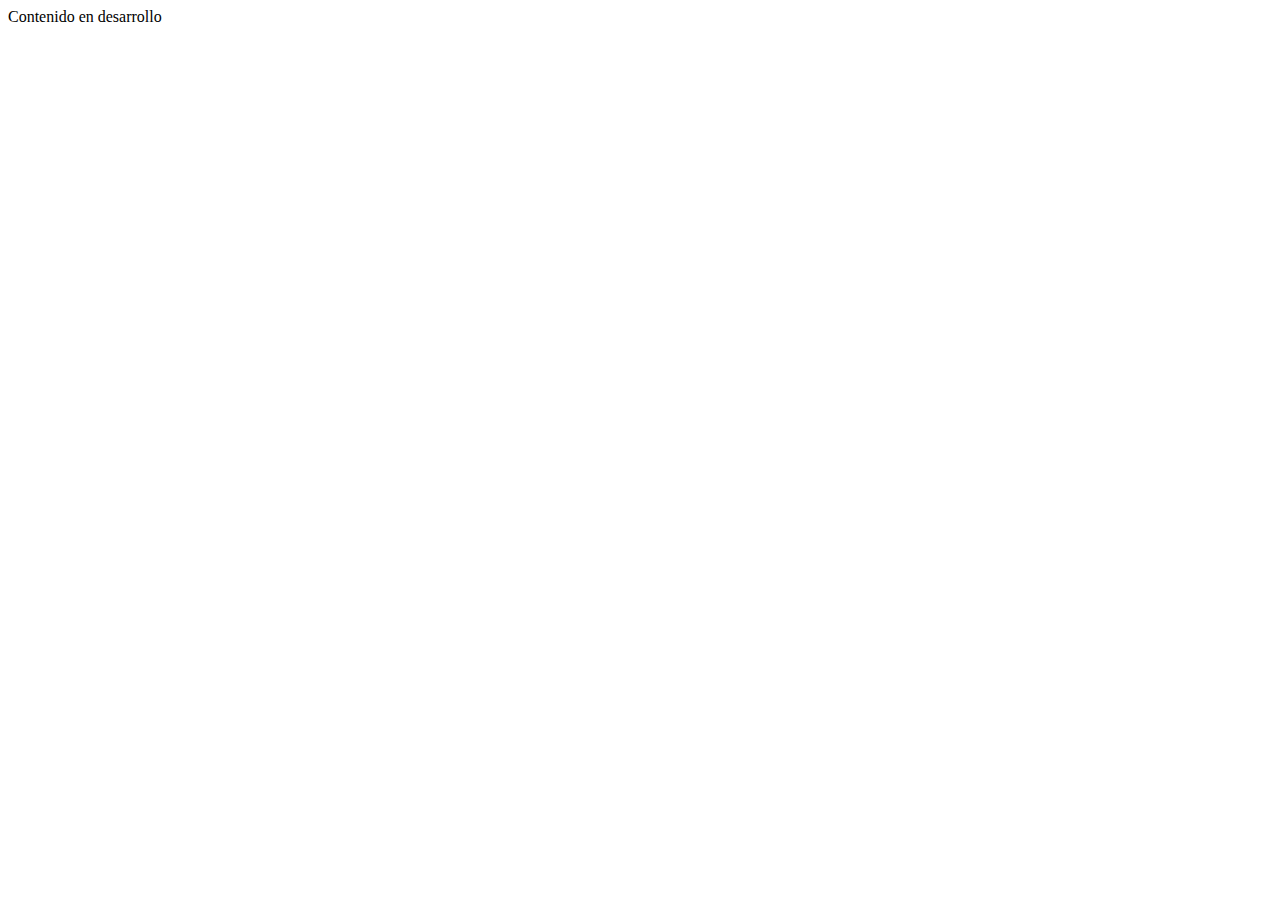
==== index.html @ f0d7bb02 "Primer archivo" ====
<!DOCTYPE html>
<html lang="es">
<head>
    <meta charset="UTF-8">
    <meta http-equiv="X-UA-Compatible" content="IE=edge">
    <meta name="viewport" content="width=device-width, initial-scale=1.0">
    <title>Contenido en desarrollo</title>
</head>
<body>
    <div>Contenido en desarrollo</div>
</body>
</html>
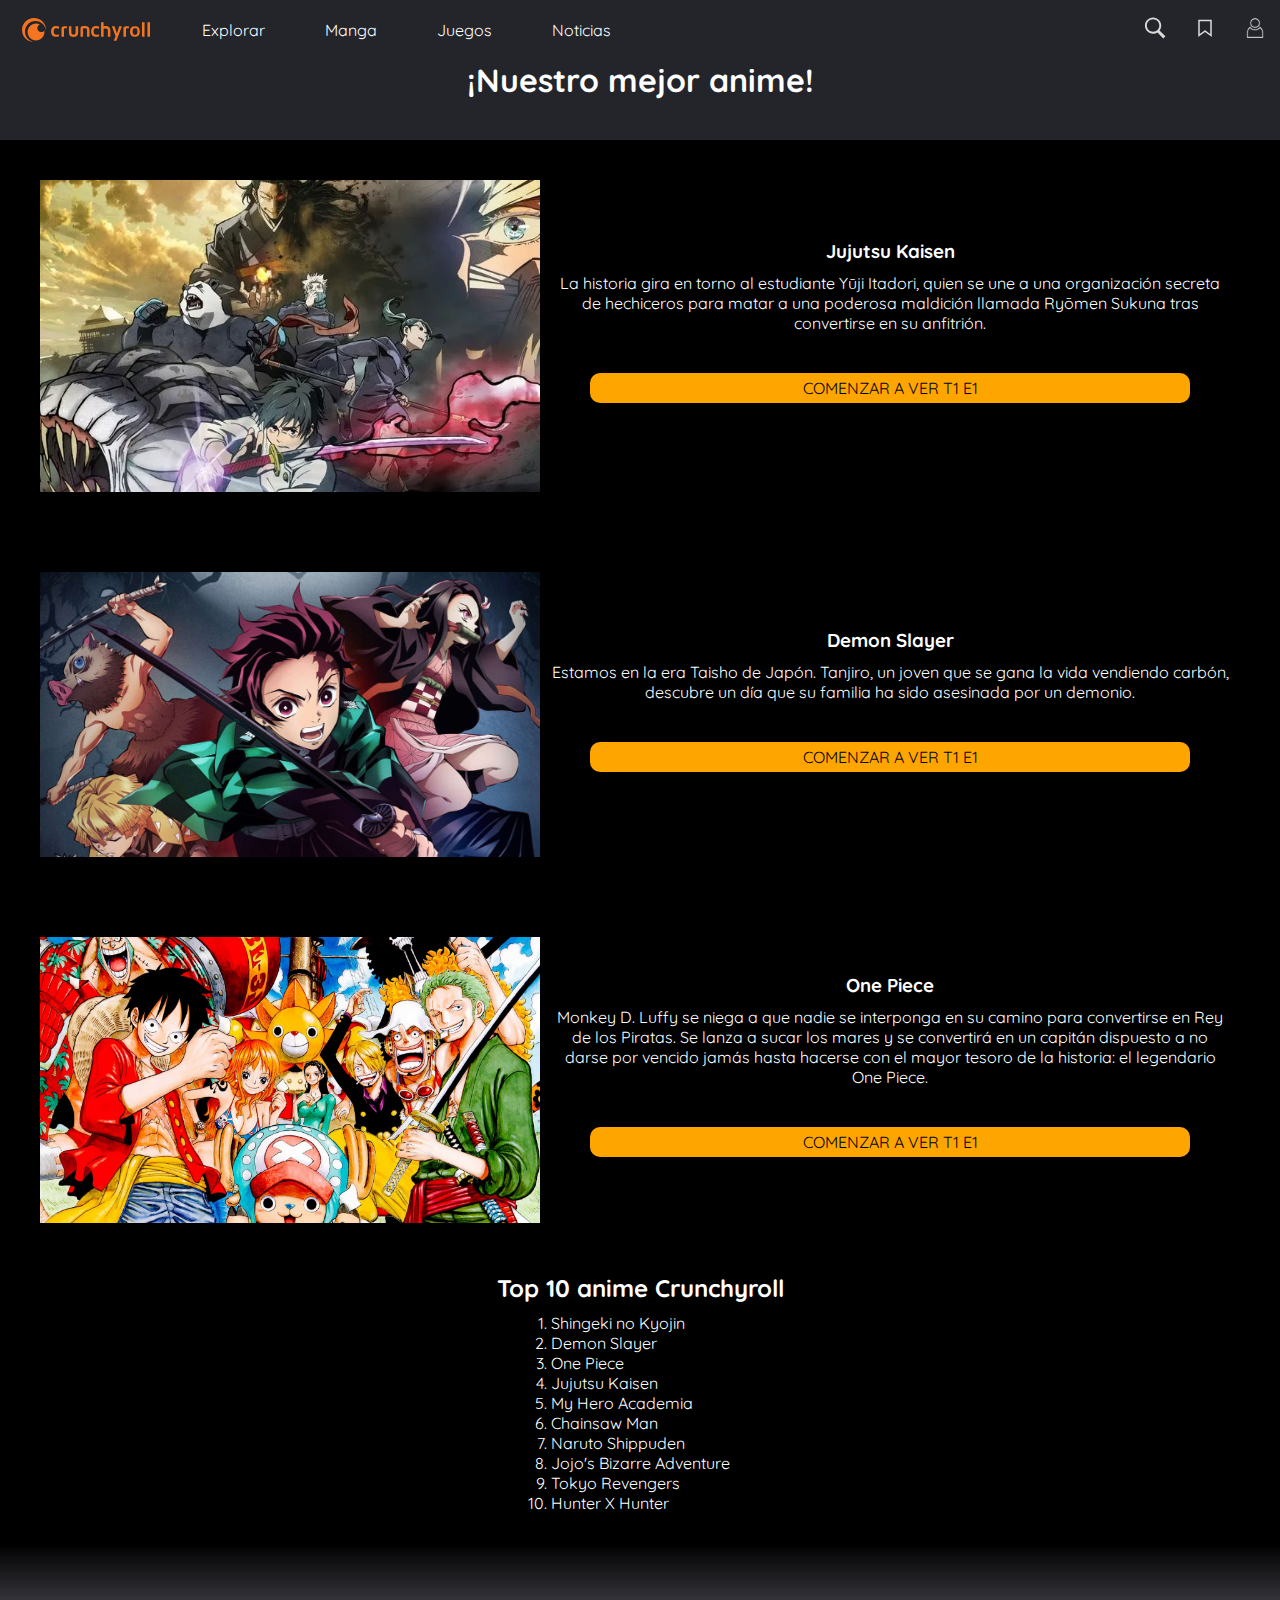
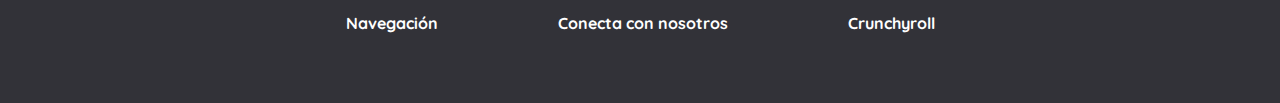
==== commit 897e8e43: "Subiendo cambios" ====
--- a/index.html
+++ b/index.html
@@ -1,12 +1,143 @@
 <!DOCTYPE html>
 <html lang="es">
-<head>
-    <meta charset="UTF-8">
-    <meta http-equiv="X-UA-Compatible" content="IE=edge">
-    <meta name="viewport" content="width=device-width, initial-scale=1.0">
-    <title>Contenido en desarrollo</title>
-</head>
-<body>
-    <div>Contenido en desarrollo</div>
-</body>
+    <head>
+        <meta charset="UTF-8">
+        <meta http-equiv="X-UA-Compatible" content="IE=edge">
+        <meta name="viewport" content="width=device-width, initial-scale=1.0">
+        <title>Crunchyroll</title>
+        <link rel="preconnect" href="https://fonts.googleapis.com">
+        <link rel="preconnect" href="https://fonts.gstatic.com" crossorigin>
+        <link href="https://fonts.googleapis.com/css2?family=Quicksand:wght@300;500;700&display=swap" rel="stylesheet">
+        <link rel="stylesheet" href="./assets/styles.css">
+    </head>
+    <body>
+        <header class="header">
+            <label for="menu">
+                <figure class="icon-menu">
+                    <img src="./assets/menú.svg" alt="Icono menu">
+                </figure>
+            </label>
+            <input type="checkbox" id="menu">
+            
+            <figure class="smallIcon-container">
+                <img src="./assets/logo-pequeño.svg" alt="Logo plataforma Crunchyroll">
+            </figure>
+
+            <figure class="largeIcon-container">
+                <img src="./assets/crunchyroll-logo.svg" alt="Logo plataforma Crunchyroll">
+            </figure>
+
+            <nav class="nav-container">
+                <ul class="left-nav">
+                    <li><a href="#">Explorar</a></li>
+                    <li><a href="#">Manga</a></li>
+                    <li><a href="#">Juegos</a></li>
+                    <li><a href="#">Noticias</a></li>
+                </ul>
+                <ul class="right-nav">
+                    <li>
+                        <a href="#">
+                            <figure class="icon-container">
+                                <img src="./assets/search.svg" alt="Icono buscar">
+                            </figure>
+                        </a>
+                    <li>
+                        <a href="#">
+                            <figure class="icon-container">
+                                <img src="./assets/watchlist.svg" alt="Icono mi lista">
+                            </figure>
+                        </a>
+                    <li>
+                        <a href="#">
+                            <figure class="icon-container">
+                                <img src="./assets/icon-user.svg" alt="Icono usuario">
+                            </figure>
+                        </a>
+                    </li>
+                </ul>
+            </nav>
+        </header>
+
+        <main class="main">
+            <section class="carousel-container">
+                <figure class="carousel">
+                    <img src="https://static.crunchyroll.com/fms/portrait_poster/426x639/09ee1b15-896a-4619-be52-e8d4622d8b58.png" alt="Imagen Demon Slayer">
+                    <img src="https://static.crunchyroll.com/fms/portrait_poster/426x639/e7a43472-29b5-46d5-93ec-e4581c3b79c8.png" alt="Imagen Jujutsu Kaisen">
+                    <img src="https://static.crunchyroll.com/fms/portrait_poster/426x639/f0eabdcf-240a-48b4-885e-547ce4fdaa3e.png" alt="Imangen One Piece">
+                </figure>
+            </section>
+
+            <h1>¡Nuestro mejor anime!</h1>
+
+            <section class="info-container">
+                
+                <figure class="info-images">
+                    <img src="./assets/jujutsu-kaisen.jpg" alt="Imagen Jujutsu Kaisen">
+                </figure>
+                <div>
+                    <h3>Jujutsu Kaisen</h3>
+                    <p>
+                        La historia gira en torno al estudiante Yūji Itadori, quien se une a una organización secreta de hechiceros para matar a una poderosa maldición llamada Ryōmen Sukuna tras convertirse en su anfitrión.
+                    </p>
+                    <a href="#">COMENZAR A VER T1 E1</a>
+                </div>
+                
+            </section>
+
+            <section class="info-container">
+                <figure class="info-images">
+                    <img src="./assets/demon-slayer-.jpg" alt="Imagen Demon Slayer">
+                </figure>
+                <div>
+                    <h3>Demon Slayer</h3>
+                    <p>
+                        Estamos en la era Taisho de Japón. Tanjiro, un joven que se gana la vida vendiendo carbón, descubre un día que su familia ha sido asesinada por un demonio.
+                    </p>
+                    <a href="#">COMENZAR A VER T1 E1</a>
+                </div>
+            </section>
+
+            <section class="info-container">
+                <figure class="info-images">
+                    <img src="./assets/one-piece-.jpg" alt="Imagen One Piece">
+                </figure>
+                <div>
+                    <h3>One Piece</h3>
+                    <p>
+                        Monkey D. Luffy se niega a que nadie se interponga en su camino para convertirse en Rey de los Piratas. Se lanza a sucar los mares y se convertirá en un capitán dispuesto a no darse por vencido jamás hasta hacerse con el mayor tesoro de la historia: el legendario One Piece.
+                    </p>
+                    <a href="#">COMENZAR A VER T1 E1</a>
+                </div>
+            </section>
+
+            <aside class="aside">
+                <h2>Top 10 anime Crunchyroll</h2>
+                <ol>
+                    <li>Shingeki no Kyojin</li>
+                    <li>Demon Slayer</li>
+                    <li>One Piece</li>
+                    <li>Jujutsu Kaisen</li>
+                    <li>My Hero Academia</li>
+                    <li>Chainsaw Man</li>
+                    <li>Naruto Shippuden</li>
+                    <li>Jojo's Bizarre Adventure</li>
+                    <li>Tokyo Revengers</li>
+                    <li>Hunter X Hunter</li>
+                </ol>
+            </aside>
+        </main>
+        
+        <footer class="footer">
+            <a href="#">
+                <h4>Navegación</h4>
+            </a>
+            <a href="./form.html">
+                <h4>Conecta con nosotros</h4>
+            </a>
+            <a href="#">
+                <h4>Crunchyroll</h4>
+            </a>
+        </footer>
+        
+    </body>
 </html>--- a/assets/styles.css
+++ b/assets/styles.css
@@ -0,0 +1,263 @@
+* {
+    margin: 0;
+    padding: 0;
+    box-sizing: border-box;
+}
+
+body {
+    font-family: 'Quicksand', sans-serif;
+}
+
+.header {
+    position: fixed;
+    display: flex;
+    width: 100%;
+    height: 60px;
+    background-color: #23252b;
+}
+
+label {
+    display: flex;
+    align-items: center;
+    padding: 0 12px;
+}
+
+input {
+    display: none;
+}
+
+.left-nav {
+    display: none;
+    position: absolute;
+    top: 100%;
+    background-color: black;
+}
+
+input:checked ~ .nav-container .left-nav {
+    display: flex;
+    flex-direction: column;
+    justify-content: center;
+    text-align: center;
+    list-style: none;
+    width: 100%;
+    height: 50vh;
+    gap: 10px;
+}
+
+.left-nav li {
+    margin: auto;
+}
+
+.left-nav a {
+    color: white;
+    text-decoration: none;
+}
+
+.smallIcon-container {
+    display: flex;
+    align-items: center;
+    padding:  0 18px;
+}
+
+.largeIcon-container {
+    display: none;
+}
+
+.nav-container {
+    width: 90%;
+    height: 60px;
+    display: flex;
+    justify-content: right;
+    align-items: center;
+}
+
+.right-nav {
+    display: flex;
+    list-style: none;
+}
+
+.icon-container {
+    padding: 0 13px;
+}
+
+.icon-container img {
+    width: 24px;
+    height: 24px;
+}
+
+
+/* La propiedad overflow-x se establece en auto para habilitar el scroll horizontal si las imágenes superan el ancho del contenedor. */
+
+.carousel {
+    display: flex;
+    flex-wrap: nowrap;
+    scroll-snap-type: x mandatory;
+    overflow-x: auto;
+}
+
+.carousel img {
+    scroll-snap-align: start;
+    width: 100%;
+    height: 100%;
+    object-fit: cover
+}
+
+.info-container {
+    padding: 5px;
+    background-color: black;
+}
+
+.info-container h3, p {
+    color: white;
+    text-align: center;
+}
+
+h1 {
+    background-color: #23252b;
+    color: white;
+    text-align: center;
+    padding: 40px 0;
+}
+
+.info-container a {
+    display: flex;
+    justify-content: center;
+    text-decoration: none;
+    color: black;
+    background-color: orange;
+    padding: 5px 0;
+    margin: 10px 30px;
+    border-radius: 10px;
+}
+
+.info-images img {
+    width: 100%;
+    height: 100%;
+}
+
+.aside {
+    display: flex;
+    justify-content: center;
+    align-items: center;
+    flex-direction: column;
+    background-color: black;
+    color: white;
+    padding-bottom: 30px;
+}
+
+.aside h2 {
+    margin: 10px 0;
+}
+
+.footer {
+    background: rgb(0,0,0);
+    background: linear-gradient(180deg, rgba(0,0,0,1) 0%, rgba(50,50,56,1) 35%);
+    padding: 10px;
+}
+
+.footer a {
+    text-decoration: none;
+}
+
+.footer a h4:hover {
+    background: rgb(20, 20, 20);
+}
+
+.footer h4 {
+    color: white;
+    margin: 40px;
+}
+
+/* Media Queries */
+
+@media screen and (min-width: 768px) {
+    .smallIcon-container {
+        display: none;
+    }
+
+    .largeIcon-container {
+        display: flex;
+        align-items: center;
+        padding:  0 18px;
+    }
+
+    .largeIcon-container img {
+        width: 136px;
+        height: 24px;
+    }
+
+    .info-container {
+        padding: 40px;
+    }
+
+    .footer {
+        display: flex;
+        justify-content: center;
+    }
+}
+
+
+@media screen and (min-width: 1024px) {
+    label {
+        display: none;
+    }
+
+    .nav-container {
+        display: flex;
+        justify-content: space-evenly;
+    }
+
+    .left-nav {
+        position: static;
+        display: flex;
+        justify-content: center;
+        list-style: none;
+        background-color: #23252b;
+    }
+
+    .left-nav li {
+        padding: 0 30px;
+    }
+
+    .right-nav  {
+        margin-left: auto;
+    }
+
+    .carousel {
+        display: flex;
+        justify-content: space-between;
+    }
+
+    .carousel img {
+        flex: 1;
+        width: 100%;
+        height: auto;
+    }
+
+    .info-container {
+        display: flex;
+    }
+
+    .info-images img {
+        width: 500px;
+    }
+
+    .info-container div {
+        margin: auto;
+        padding: 10px;
+    }
+
+    .info-container div h3 {
+        margin: 10px;
+    }
+
+    .info-container div a {
+        margin: 40px;
+    }
+
+    .footer h4 {
+        padding: 20px;
+    }
+}
+
+
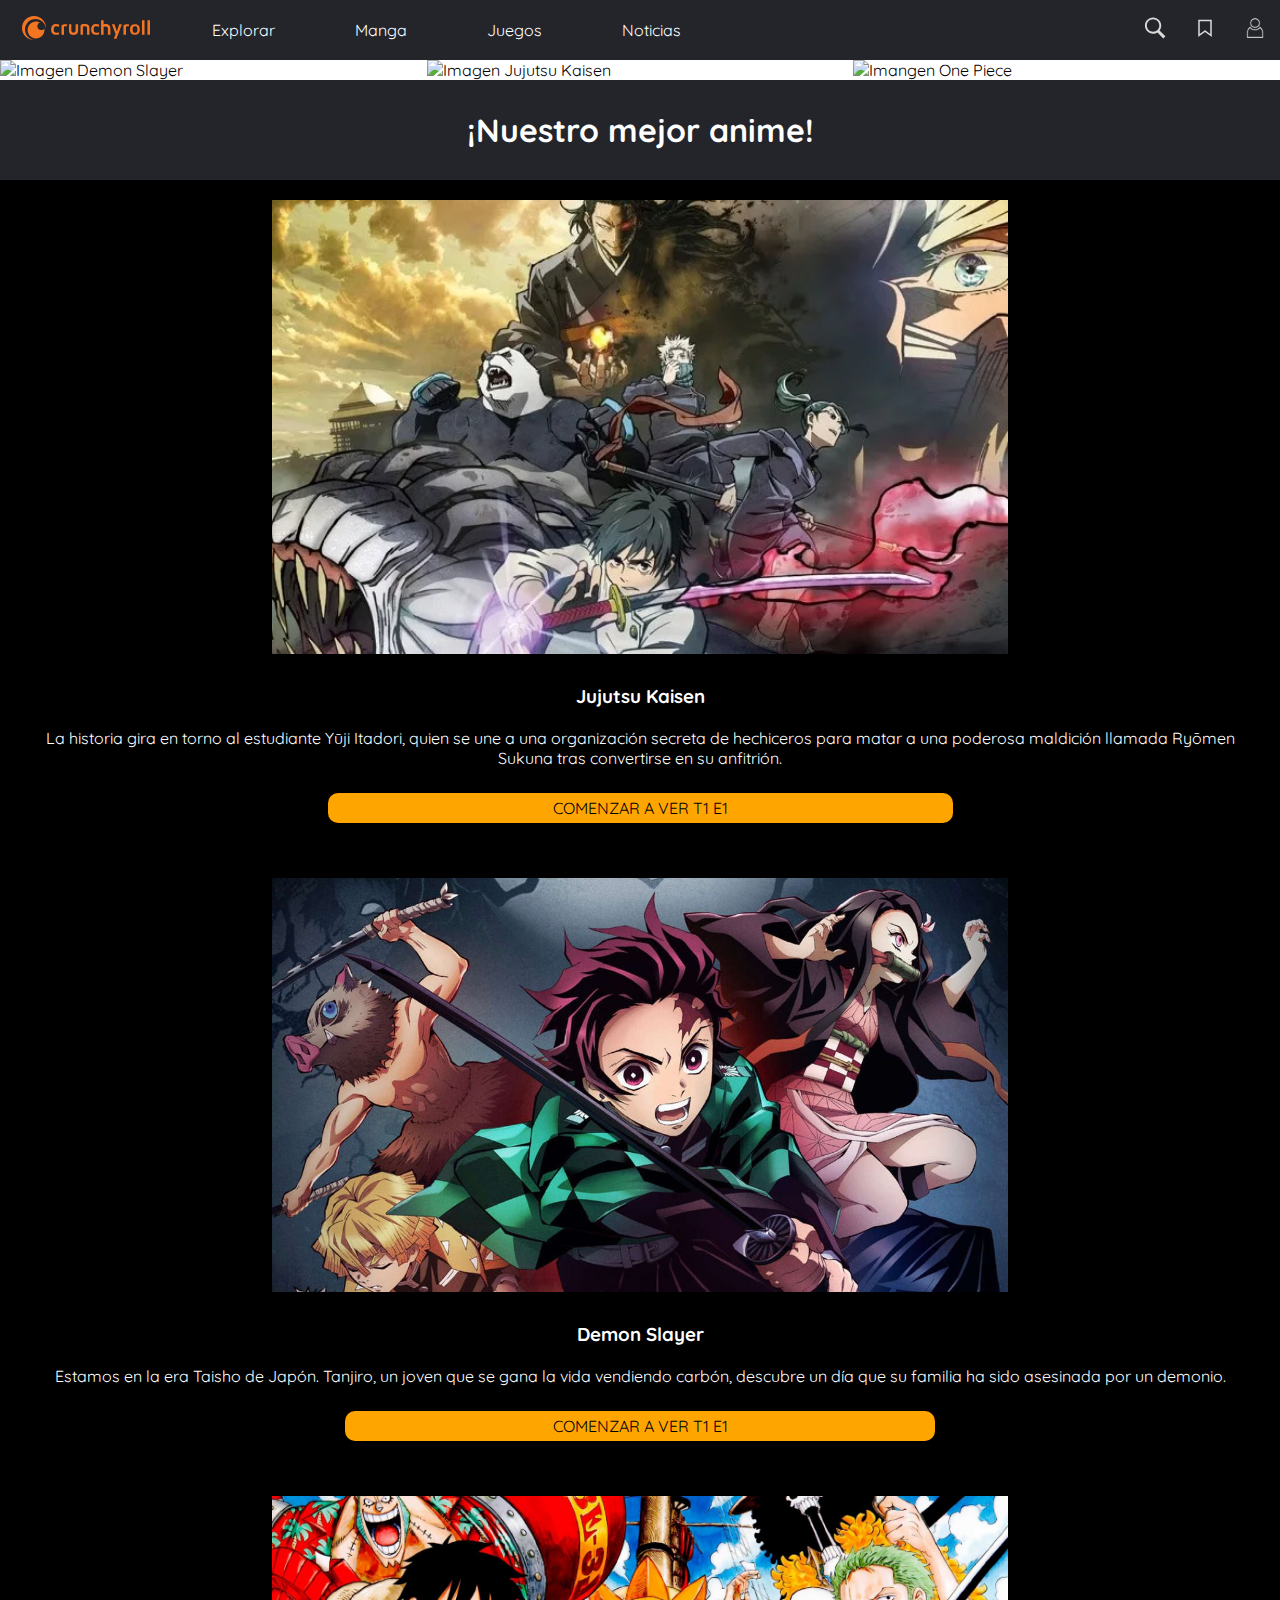
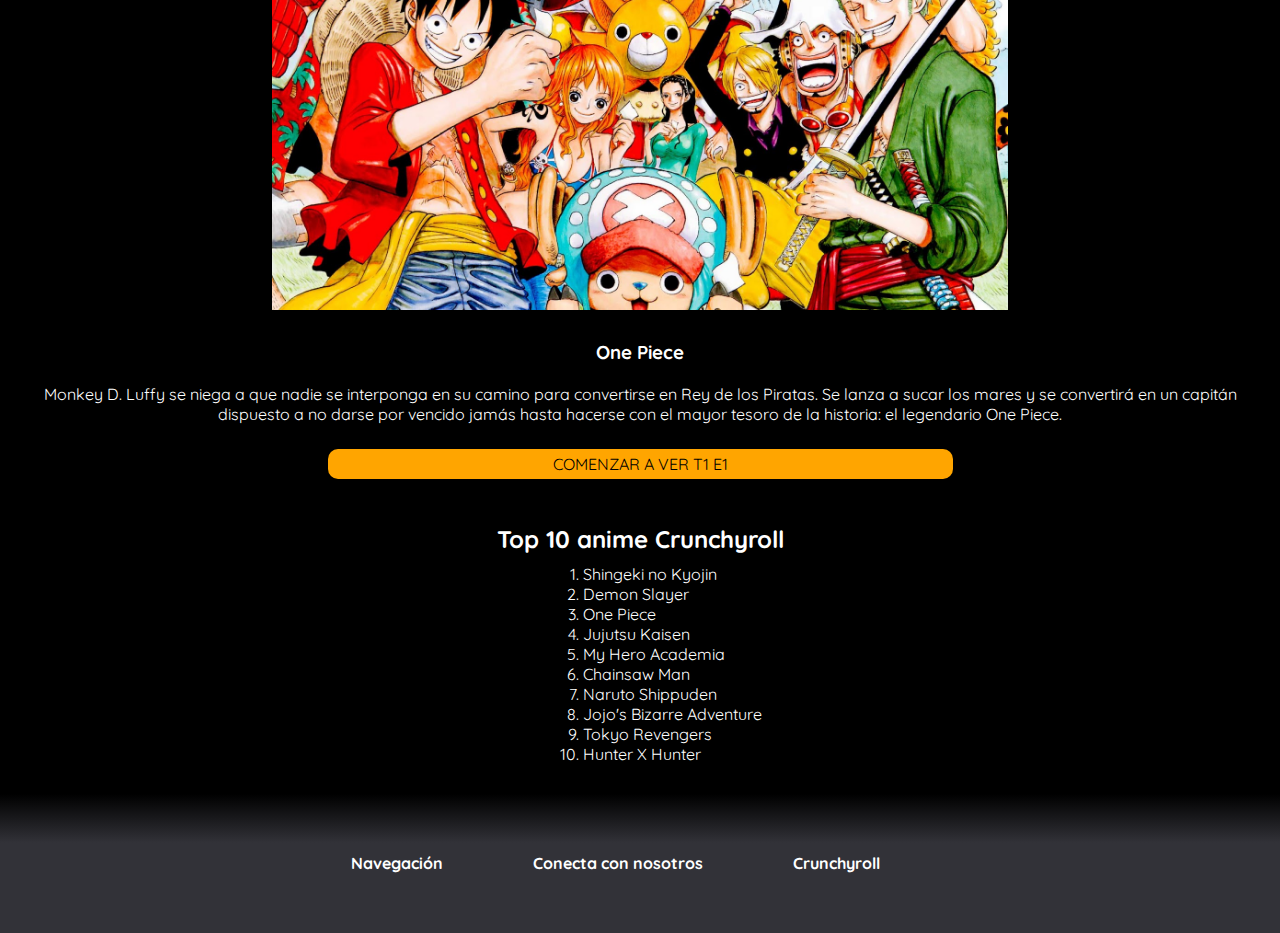
==== commit d170138d: "Subiendo cambios 2" ====
--- a/index.html
+++ b/index.html
@@ -20,11 +20,15 @@
             <input type="checkbox" id="menu">
             
             <figure class="smallIcon-container">
-                <img src="./assets/logo-pequeño.svg" alt="Logo plataforma Crunchyroll">
+                <a href="./index.html">
+                    <img src="./assets/logo-pequeño.svg" alt="Logo plataforma Crunchyroll">
+                </a>
             </figure>
 
             <figure class="largeIcon-container">
-                <img src="./assets/crunchyroll-logo.svg" alt="Logo plataforma Crunchyroll">
+                <a href="./index.html">
+                    <img src="./assets/crunchyroll-logo.svg" alt="Logo plataforma Crunchyroll">
+                </a>
             </figure>
 
             <nav class="nav-container">
@@ -69,8 +73,7 @@
 
             <h1>¡Nuestro mejor anime!</h1>
 
-            <section class="info-container">
-                
+            <section class="info-container">             
                 <figure class="info-images">
                     <img src="./assets/jujutsu-kaisen.jpg" alt="Imagen Jujutsu Kaisen">
                 </figure>
@@ -80,8 +83,7 @@
                         La historia gira en torno al estudiante Yūji Itadori, quien se une a una organización secreta de hechiceros para matar a una poderosa maldición llamada Ryōmen Sukuna tras convertirse en su anfitrión.
                     </p>
                     <a href="#">COMENZAR A VER T1 E1</a>
-                </div>
-                
+                </div>  
             </section>
 
             <section class="info-container">
--- a/assets/styles.css
+++ b/assets/styles.css
@@ -10,6 +10,9 @@
 
 .header {
     position: fixed;
+    top: 0;
+    left: 0;
+    right: 0;
     display: flex;
     width: 100%;
     height: 60px;
@@ -44,6 +47,10 @@
     gap: 10px;
 }
 
+input:checked ~ .nav-container .left-nav:hover {
+    background-color: #23252b;
+}
+
 .left-nav li {
     margin: auto;
 }
@@ -85,8 +92,10 @@
     height: 24px;
 }
 
-
 /* La propiedad overflow-x se establece en auto para habilitar el scroll horizontal si las imágenes superan el ancho del contenedor. */
+.carousel-container {
+    margin-top: 60px;
+}
 
 .carousel {
     display: flex;
@@ -102,21 +111,26 @@
     object-fit: cover
 }
 
-.info-container {
-    padding: 5px;
-    background-color: black;
-}
-
-.info-container h3, p {
-    color: white;
-    text-align: center;
-}
-
 h1 {
     background-color: #23252b;
     color: white;
     text-align: center;
-    padding: 40px 0;
+    padding: 30px 0;
+}
+
+.info-container {
+    padding: 10px;
+    background-color: black;
+}
+
+.info-container div {
+    padding: 5px;
+}
+
+.info-container h3, p {
+    color: white;
+    text-align: center;
+    padding: 5px;
 }
 
 .info-container a {
@@ -149,10 +163,14 @@
     margin: 10px 0;
 }
 
+.aside ol {
+    margin-left: 65px;
+}
+
 .footer {
     background: rgb(0,0,0);
     background: linear-gradient(180deg, rgba(0,0,0,1) 0%, rgba(50,50,56,1) 35%);
-    padding: 10px;
+    height: 24.4vh;;
 }
 
 .footer a {
@@ -165,7 +183,7 @@
 
 .footer h4 {
     color: white;
-    margin: 40px;
+    padding: 15px 10px;
 }
 
 /* Media Queries */
@@ -186,13 +204,43 @@
         height: 24px;
     }
 
+    .carousel img {
+        width: 50%;
+        height: 50%;
+        /* scroll-snap-align: center; */
+    }
+
+    .info-images img {
+        width: 80%;
+        height: 80%;
+        display: block;
+        margin: auto;
+    }
+
     .info-container {
-        padding: 40px;
+        padding: 30px;
+    }
+
+    .info-container div {
+        display: flex;
+        flex-direction: column;
+        justify-content: center;
+        align-items: center;
+    }
+
+    .info-container div a {
+        width: 50%;
     }
 
     .footer {
         display: flex;
         justify-content: center;
+        align-items: center;
+        height: 17.8vh;
+    }
+
+    .footer h4 {
+        margin-right: 20px;
     }
 }
 
@@ -217,6 +265,14 @@
 
     .left-nav li {
         padding: 0 30px;
+    }
+
+    .left-nav a {
+        padding: 10px;
+    }
+
+    .left-nav a:hover {
+        background-color: gray;
     }
 
     .right-nav  {
@@ -234,17 +290,30 @@
         height: auto;
     }
 
+    .info-images {
+        padding: 10px;
+        width: 60%;
+        height: 60%;
+    }
+
+    .info-images img {
+        width: 100%;
+        height: 100%;
+    }
+
     .info-container {
         display: flex;
-    }
-
-    .info-images img {
-        width: 500px;
+        flex-direction: column;
+        justify-content: center;
+        align-items: center;
+        padding: 10px;
     }
 
     .info-container div {
-        margin: auto;
-        padding: 10px;
+        display: flex;
+        flex-direction: column;
+        justify-content: center;
+        align-items: center;
     }
 
     .info-container div h3 {
@@ -252,12 +321,17 @@
     }
 
     .info-container div a {
-        margin: 40px;
+        margin: 20px;
+    }
+
+    .footer {
+        height: 15.5vh;
     }
 
     .footer h4 {
         padding: 20px;
-    }
-}
-
-
+        margin-right: 50px;
+    }
+}
+
+
